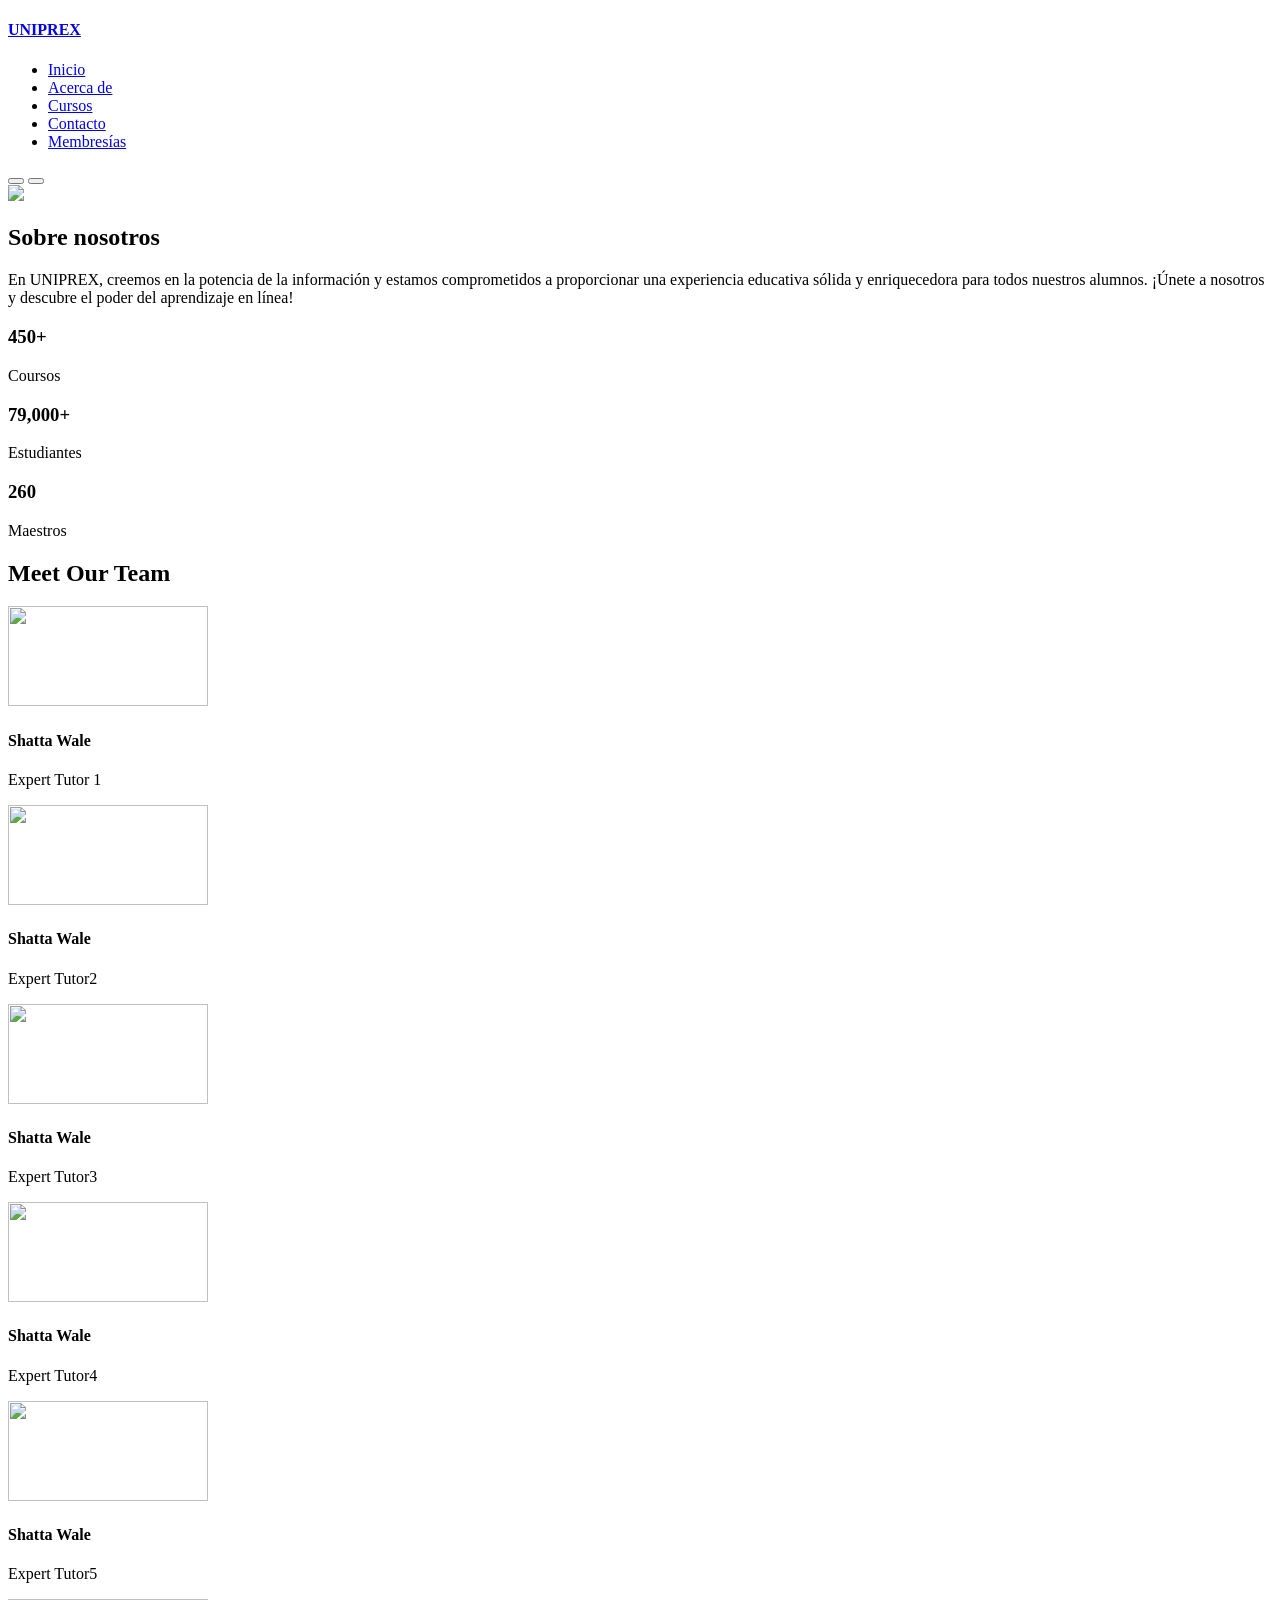
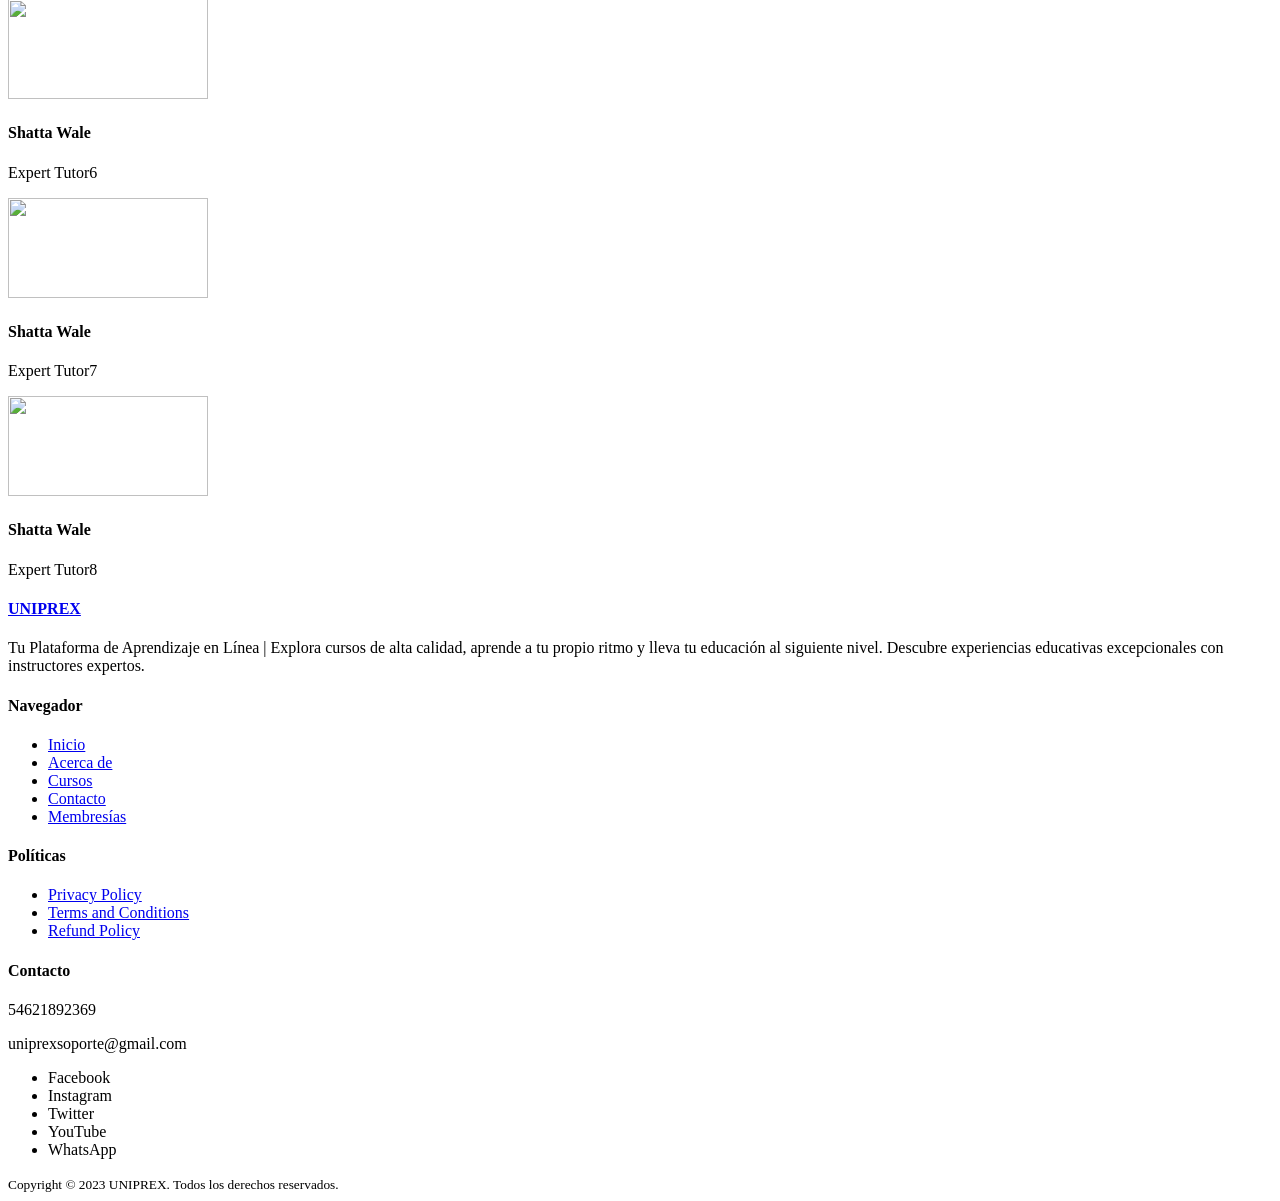
==== acerca de.html @ 5b0847f6 "Add files via upload" ====
<!DOCTYPE html>
<html lang="es">
<head>
    <meta charset="UTF-8">
    <meta name="viewport" content="width=device-width, initial-scale=1.0">
    <title>UNIPREX</title>
    
                                        <!--ICON-->
        <link rel='stylesheet' href='https://cdn-uicons.flaticon.com/2.0.0/uicons-solid-straight/css/uicons-solid-straight.css'>
        <link rel='stylesheet' href='https://cdn-uicons.flaticon.com/2.0.0/uicons-regular-rounded/css/uicons-regular-rounded.css'>
        <link rel='stylesheet' href='https://cdn-uicons.flaticon.com/2.0.0/uicons-solid-rounded/css/uicons-solid-rounded.css'>
        <link rel='stylesheet' href='https://cdn-uicons.flaticon.com/2.0.0/uicons-brands/css/uicons-brands.css'>
                
                                                <!--fuente-->
        <link rel="preconnect" href="https://fonts.googleapis.com">
        <link rel="preconnect" href="https://fonts.gstatic.com" crossorigin>
        <link href="https://fonts.googleapis.com/css2?family=Montserrat+Alternates:wght@300;400;500;600;700;800;900&display=swap" rel="stylesheet">
                                    
                                            <!--SWIPER JS-->
        <link rel="stylesheet" href="https://cdn.jsdelivr.net/npm/swiper@11/swiper-bundle.min.css" />
                                    <!--css-->
        <link rel="stylesheet" href="./css/style.css">
        <link rel="stylesheet" href="./css/acerca de.css">


</head>
<body>
                            <!--Navegador-->
    <nav>
     <div class="container nav_container">
        <a href="index.html"><h4>UNIPREX</h4></a>
             <ul class="nav_menu">
                <li><a href="index.html">Inicio</a></li>
                <li><a href="acerca de.html">Acerca de</a></li>
                <li><a href="courses.html">Cursos</a></li>
                <li><a href="contacto.html">Contacto</a></li>
                <li><a href="membresias.html">Membresías</a></li>
                        
            </ul>
                <button id="open-menu-btn"><i class="fi fi-br-list"></i></button>
                 <button id="close-menu-btn"><i class="fi fi-br-cross"></i></button>                 
        </div>
    </nav>
                                <!-- Fin Navegador-->   


  
<section class="about__achievements">
    <div class="container about__achievements-container">
       <div class="about__achievements-left">
        <img src="./assets/images/PNG/Recurso 1.png">
       </div>

       <div class="about__achievements-right">
         <h1> Sobre nosotros</h1>
         <p>
          En UNIPREX, creemos en la potencia de la información y estamos comprometidos a 
          proporcionar una experiencia educativa sólida y enriquecedora para todos nuestros alumnos. 
          ¡Únete a nosotros y descubre el poder del aprendizaje en línea!

         </p>
         <div class="achievements__cards">
           <article class="achievement__card">
            <span class="achievement__icon">
                <i class="uil uil-video"></i>
            </span>
            <h3>450+</h3>
            <p> Coursos</p>
           </article>

           <article class="achievement__card">
            <span class="achievement__icon">
                <i class="uil uil-users-alt"></i>
            </span>
            <h3>79,000+</h3>
            <p> Estudiantes </p>
           </article>

           <article class="achievement__card">
            <span class="achievement__icon">
                <i class="uil uil-trophy"></i>
            </span>
             <h3>260</h3>
            <p> Maestros</p>
           </article>
         </div>
       </div>
    </div>
</section> 
 <!--========================END OF ACHIEVEMENTS==================================-->
 
 



<section class="team">
  <h2>Meet Our Team</h2>
  <div class="container team__container">
    <article class="team__member">
      <div class="team__member-image">
        <img src="./assets/img/tutores/tutor1.jpg" width="200" height="100">
      </div>
      <div class="team__member-info">
        <h4> Shatta Wale</h4>
        <p>Expert Tutor 1</p>
      </div>
      <div class="team__member-socials">
         <a href="https//instagram.com" target="_blank"><i class="fi fi-brands-instagram"></i></a>
         <a href="https//twitter.com" target="_blank"><i class="fi fi-brands-twitter"></i></a>
         <a href="https//linkedin.com" target="_blank"><i class="fi fi-brands-facebook"></i></i></a>
      </div>
    </article>

    <article class="team__member">
      <div class="team__member-image">
        <img src="./assets/img/tutores/tutor2.jpg" width="200" height="100">
      </div>
      <div class="team__member-info">
        <h4> Shatta Wale</h4>
        <p>Expert Tutor2</p>
      </div>
      <div class="team__member-socials">
        <a href="https//instagram.com" target="_blank"><i class="fi fi-brands-instagram"></i></a>
        <a href="https//twitter.com" target="_blank"><i class="fi fi-brands-twitter"></i></a>
        <a href="https//linkedin.com" target="_blank"><i class="fi fi-brands-facebook"></i></i></a>
     </div>
    </article>

    <article class="team__member">
      <div class="team__member-image">
        <img src="./assets/img/tutores/tutor3 (2).jpg" width="200" height="100">
      </div>
      <div class="team__member-info">
        <h4> Shatta Wale</h4>
        <p>Expert Tutor3</p>
      </div>
      <div class="team__member-socials">
        <a href="https//instagram.com" target="_blank"><i class="fi fi-brands-instagram"></i></a>
        <a href="https//twitter.com" target="_blank"><i class="fi fi-brands-twitter"></i></a>
        <a href="https//linkedin.com" target="_blank"><i class="fi fi-brands-facebook"></i></i></a>
     </div>
    </article>

    <article class="team__member">
      <div class="team__member-image">
        <img src="./assets/img/tutores/tutor4.jpg" width="200" height="100" >
      </div>
      <div class="team__member-info">
        <h4> Shatta Wale</h4>
        <p>Expert Tutor4</p>
      </div>
      <div class="team__member-socials">
        <a href="https//instagram.com" target="_blank"><i class="fi fi-brands-instagram"></i></a>
        <a href="https//twitter.com" target="_blank"><i class="fi fi-brands-twitter"></i></a>
        <a href="https//linkedin.com" target="_blank"><i class="fi fi-brands-facebook"></i></i></a>
     </div>
    </article>

    <article class="team__member">
      <div class="team__member-image">
        <img src="./assets/img/tutores/tutor5.jpg" width="200" height="100" >
      </div>
      <div class="team__member-info">
        <h4> Shatta Wale</h4>
        <p>Expert Tutor5</p>
      </div>
      <div class="team__member-socials">
        <a href="https//instagram.com" target="_blank"><i class="fi fi-brands-instagram"></i></a>
        <a href="https//twitter.com" target="_blank"><i class="fi fi-brands-twitter"></i></a>
        <a href="https//linkedin.com" target="_blank"><i class="fi fi-brands-facebook"></i></i></a>
     </div>
    </article>

    <article class="team__member">
      <div class="team__member-image">
        <img src="./assets/img/tutores/tutor6.jpg" width="200" height="100" >
      </div>
      <div class="team__member-info">
        <h4> Shatta Wale</h4>
        <p>Expert Tutor6</p>
      </div>
      <div class="team__member-socials">
        <a href="https//instagram.com" target="_blank"><i class="fi fi-brands-instagram"></i></a>
        <a href="https//twitter.com" target="_blank"><i class="fi fi-brands-twitter"></i></a>
        <a href="https//linkedin.com" target="_blank"><i class="fi fi-brands-facebook"></i></i></a>
     </div>
    </article>

    <article class="team__member">
      <div class="team__member-image">
        <img src="./assets/img/tutores/tutor7.jpg" width="200" height="100" >
      </div>
      <div class="team__member-info">
        <h4> Shatta Wale</h4>
        <p>Expert Tutor7</p>
      </div>
      <div class="team__member-socials">
        <a href="https//instagram.com" target="_blank"><i class="fi fi-brands-instagram"></i></a>
        <a href="https//twitter.com" target="_blank"><i class="fi fi-brands-twitter"></i></a>
        <a href="https//linkedin.com" target="_blank"><i class="fi fi-brands-facebook"></i></i></a>
     </div>
    </article>

    <article class="team__member">
      <div class="team__member-image">
        <img src="./assets/img/tutores/tutor8.jpg" width="200" height="100">
      </div>
      <div class="team__member-info">
        <h4> Shatta Wale</h4>
        <p>Expert Tutor8</p>
      </div>
      <div class="team__member-socials">
        <a href="https//instagram.com" target="_blank"><i class="fi fi-brands-instagram"></i></a>
        <a href="https//twitter.com" target="_blank"><i class="fi fi-brands-twitter"></i></a>
        <a href="https//linkedin.com" target="_blank"><i class="fi fi-brands-facebook"></i></i></a>
     </div>
    </article>
     
  </div>
</section>
<!--========================END OF TEAM==================================-->





        


                                   <!-- INICIO FOOTER--> 

   <footer class="footer">

<div class="container footer__container">

    <!-- LOGO -->
    <div class="footer__1">
        <a href="index.html" class="footer__logo">
            <h4>UNIPREX</h4>
        </a>

        <p>
        Tu Plataforma de Aprendizaje en Línea | Explora cursos de alta calidad,
        aprende a tu propio ritmo y lleva tu educación al siguiente nivel.
        Descubre experiencias educativas excepcionales con instructores expertos.
        </p>
    </div>


    <!-- NAVEGACIÓN -->
    <div class="footer__2">
        <h4>Navegador</h4>

        <ul class="permalinks">
            <li><a href="index.html">Inicio</a></li>
            <li><a href="acerca de.html">Acerca de</a></li>
            <li><a href="cursos.html">Cursos</a></li>
            <li><a href="contacto.html">Contacto</a></li>
            <li><a href="membresias2.html">Membresías</a></li>
        </ul>
    </div>


    <!-- POLÍTICAS -->
    <div class="footer__3">
        <h4>Políticas</h4>

        <ul class="permalinks">
            <li><a href="#">Privacy Policy</a></li>
            <li><a href="#">Terms and Conditions</a></li>
            <li><a href="#">Refund Policy</a></li>
        </ul>
    </div>


    <!-- CONTACTO -->
    <div class="footer__4">

        <h4>Contacto</h4>

        <div>
            <p>54621892369</p>
            <p>uniprexsoporte@gmail.com</p>
        </div>


        <!-- REDES -->
        <ul class="footer__social">

            <li>
                <div class="button">
                    <div class="icon">
                        <i class="fi fi-brands-facebook"></i>
                    </div>
                    <span>Facebook</span>
                </div>
            </li>

            <li>
                <div class="button">
                    <div class="icon">
                        <i class="fi fi-brands-instagram"></i>
                    </div>
                    <span>Instagram</span>
                </div>
            </li>

            <li>
                <div class="button">
                    <div class="icon">
                        <i class="fi fi-brands-twitter"></i>
                    </div>
                    <span>Twitter</span>
                </div>
            </li>

            <li>
                <div class="button">
                    <div class="icon">
                        <i class="fi fi-brands-youtube"></i>
                    </div>
                    <span>YouTube</span>
                </div>
            </li>

            <li>
                <div class="button">
                    <div class="icon">
                        <i class="fi fi-brands-whatsapp"></i>
                    </div>
                    <span>WhatsApp</span>
                </div>
            </li>

        </ul>

    </div>

</div>


<!-- COPYRIGHT -->
<div class="footer__copyright">
    <small>Copyright © 2023 UNIPREX. Todos los derechos reservados.</small>
</div>

</footer>
                                      
                             <!-- FIN footer--> 





        <script src="./main.js"></script>
</body>
</html>
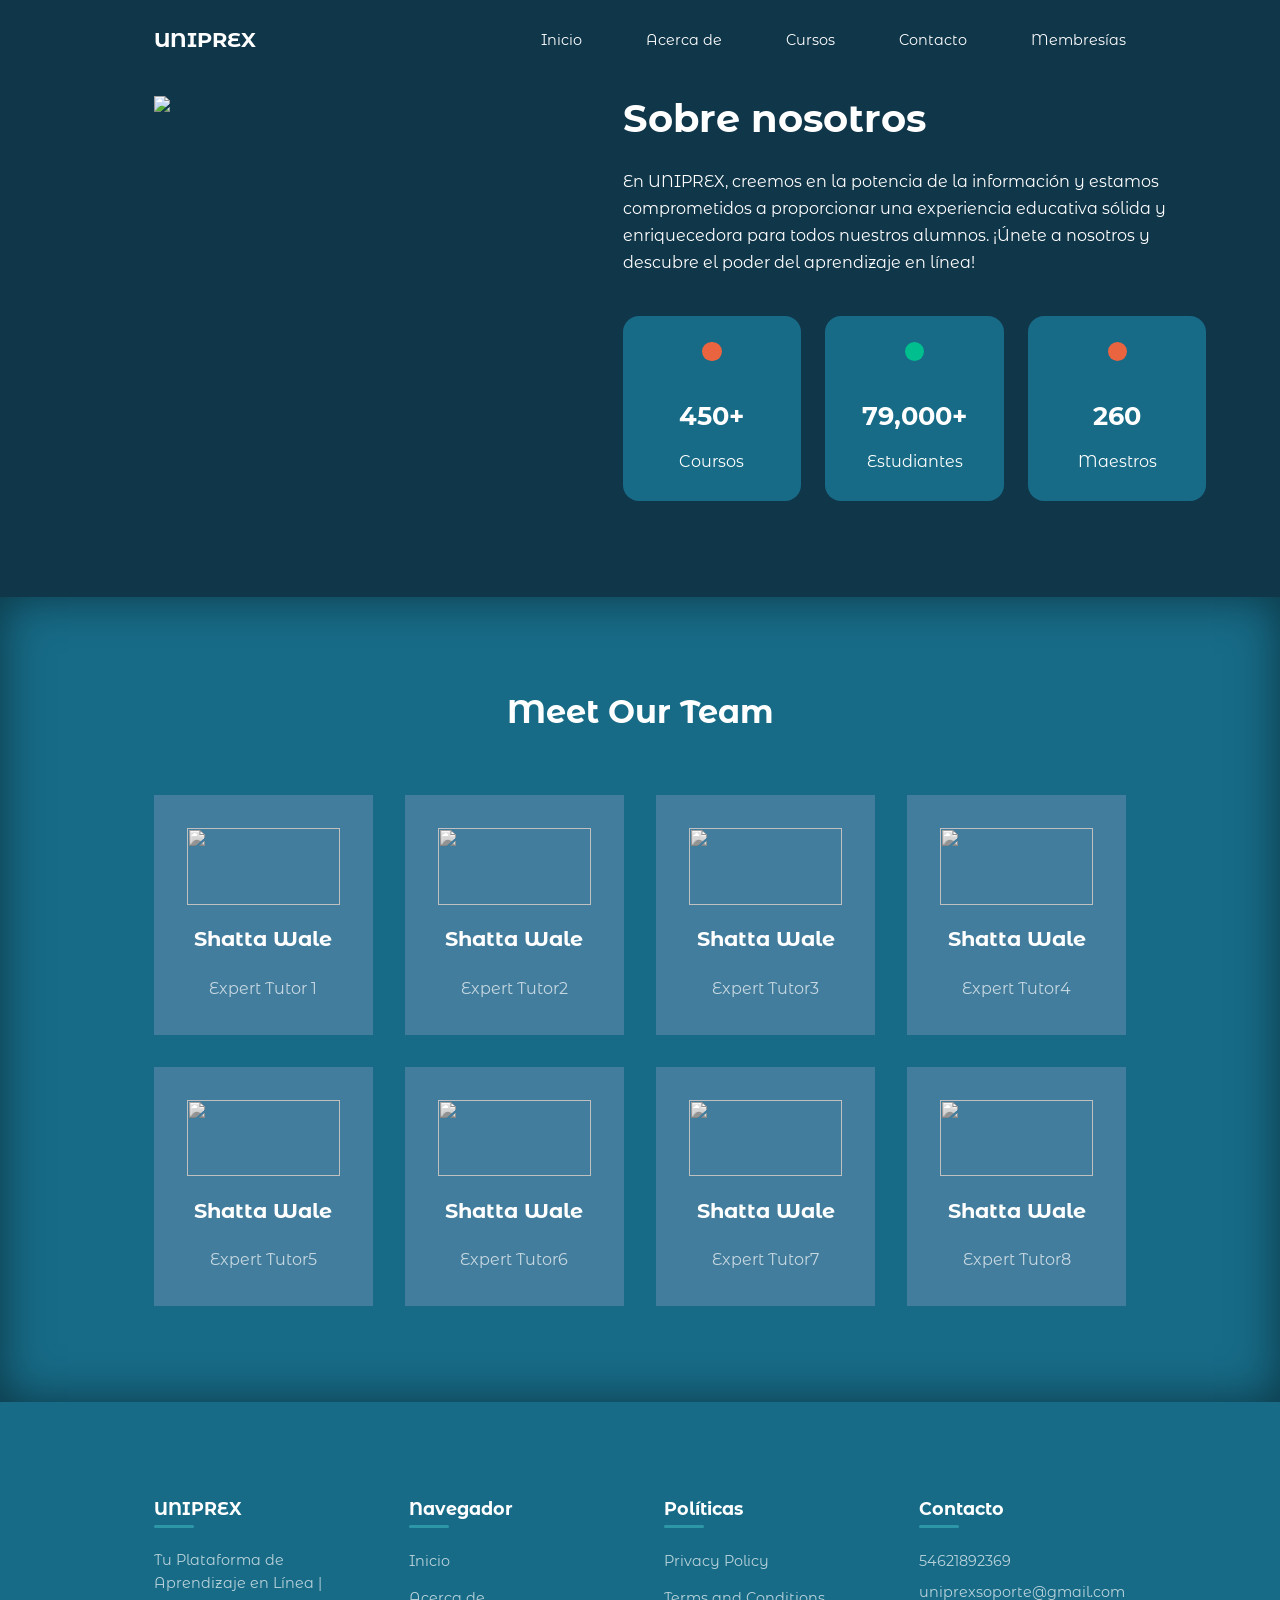
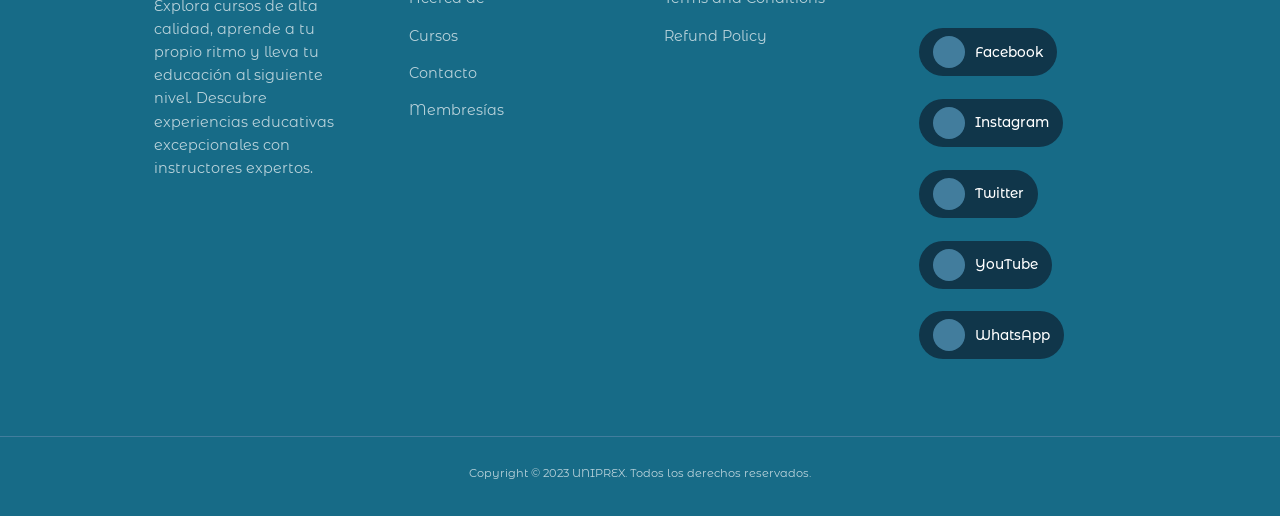
==== commit bd57a308: "Add files via upload" ====
--- a/acerca de.html
+++ b/acerca de.html
@@ -19,8 +19,8 @@
                                             <!--SWIPER JS-->
         <link rel="stylesheet" href="https://cdn.jsdelivr.net/npm/swiper@11/swiper-bundle.min.css" />
                                     <!--css-->
-        <link rel="stylesheet" href="./css/style.css">
-        <link rel="stylesheet" href="./css/acerca de.css">
+        <link rel="stylesheet" href="style.css">
+        <link rel="stylesheet" href="acerca de.css">
 
 
 </head>
--- a/style.css
+++ b/style.css
@@ -0,0 +1,1107 @@
+@import url('https://cdn-uicons.flaticon.com/2.0.0/uicons-regular-rounded/css/uicons-regular-rounded.css');
+
+*{
+margin:0;
+padding:0;
+border:0;
+outline:0;
+text-decoration:none;
+list-style:none;
+box-sizing:border-box;
+}
+
+:root{
+--color-primary:#2E97A7;
+--color-navy:#1f4d67;
+--color-success:#00bf8e;
+--color-warning:#f7c94b;
+--color-danger:#EB6440;
+--color-danger-variant:rgba(247,88,66,0.4);
+--color-white:#fff;
+--color-light:rgba(255,255,255,0.7);
+--color-black:#000;
+--color-bg:#10364a;
+--color-bg1:#176B87;
+--color-bg2:#427D9D;
+
+--container-width-lg:76%;
+--container-width-md:90%;
+--container-width-sm:94%;
+
+--transition:all 400ms ease;
+}
+
+body{
+font-family:'Montserrat Alternates',sans-serif;
+line-height:1.7;
+color:var(--color-white);
+background:var(--color-bg);
+}
+
+.container{
+width:var(--container-width-lg);
+margin:0 auto;
+}
+
+section{
+padding:6rem 0;
+}
+
+section h2{
+text-align:center;
+margin-bottom:4rem;
+}
+
+h1,h2,h3,h4,h5{
+line-height:1.2;
+}
+
+h1{font-size:2.4rem;}
+h2{font-size:2rem;}
+h3{font-size:1.6rem;}
+h4{font-size:1.3rem;}
+
+a{
+color:var(--color-white);
+}
+
+img{
+width:100%;
+display:block;
+object-fit:cover;
+}
+
+.btn{
+display:inline-block;
+background:var(--color-white);
+color:var(--color-black);
+padding:1rem 2rem;
+border:1px solid transparent;
+font-weight:500;
+transition:var(--transition);
+}
+
+.btn:hover{
+background:transparent;
+color:var(--color-white);
+border-color:var(--color-white);
+}
+
+.btn-primary{
+background:var(--color-danger);
+color:var(--color-white);
+}
+
+/* NAVBAR */
+
+nav{
+background:transparent;
+width:100vw;
+height:5rem;
+position:fixed;
+top:0;
+z-index:11;
+}
+
+.window-scroll{
+background:var(--color-primary);
+box-shadow:0 1rem 2rem rgba(0,0,0,0.3);
+}
+
+.nav_container{
+height:100%;
+display:flex;
+justify-content:space-between;
+align-items:center;
+}
+
+nav button{
+display:none;
+}
+
+.nav_menu{
+display:flex;
+align-items:center;
+gap:4rem;
+}
+
+.nav_menu a{
+font-size:0.9rem;
+transition:var(--transition);
+}
+
+.nav_menu a:hover{
+color:var(--color-bg1);
+}
+
+/* HEADER */
+
+header{
+position:relative;
+top:5rem;
+overflow:hidden;
+height:70vh;
+margin-bottom:5rem;
+}
+
+.header_container{
+display:grid;
+grid-template-columns:1fr 1fr;
+align-items:center;
+gap:5rem;
+height:100%;
+}
+
+.header_left p{
+margin:1rem 0 2.4rem;
+}
+
+/* CATEGORIES */
+
+.categories{
+background:var(--color-bg1);
+height:32rem;
+}
+
+.categories h1{
+line-height:1;
+margin-bottom:3rem;
+}
+
+.categories__container{
+display:grid;
+grid-template-columns:40% 60%;
+gap:4rem;
+}
+
+.categories__left{
+margin-right:4rem;
+}
+
+.categories__left p{
+margin:1rem 0 3rem;
+}
+
+.categories__right{
+display:grid;
+grid-template-columns:repeat(3,1fr);
+gap:1.2rem;
+}
+
+.category{
+background:var(--color-bg2);
+padding:2rem;
+border-radius:2rem;
+transition:var(--transition);
+}
+
+.category:hover{
+box-shadow:0 3rem 3rem rgba(0,0,0,0.3);
+z-index:1;
+}
+
+.category:nth-child(2) .category__icon{
+background:var(--color-danger);
+}
+
+.category:nth-child(3) .category__icon{
+background:var(--color-success);
+}
+
+.category:nth-child(4) .category__icon{
+background:var(--color-warning);
+}
+
+.category:nth-child(5) .category__icon{
+background:var(--color-success);
+}
+
+.category__icon{
+background:var(--color-primary);
+padding:0.7rem;
+border-radius:0.9rem;
+display:inline-block;
+}
+
+i{
+font-size:1.2rem;
+}
+
+.category h5{
+margin:2rem 0 1rem;
+}
+
+.category p{
+font-size:0.85rem;
+}
+
+/* COURSES */
+
+.courses{
+margin-top:10rem;
+}
+
+.courses__container{
+display:grid;
+grid-template-columns:repeat(3,1fr);
+gap:2rem;
+}
+
+.course{
+background:var(--color-bg1);
+text-align:center;
+border:1px solid transparent;
+transition:var(--transition);
+}
+
+.course:hover{
+background:transparent;
+border-color:var(--color-primary);
+}
+
+.course__info{
+padding:2rem;
+}
+
+.course__info p{
+margin:1.2rem 0 2rem;
+font-size:0.9rem;
+}
+
+/* FAQ */
+
+.faqs{
+background:var(--color-bg1);
+box-shadow:inset 0 0 3rem rgba(0,0,0,0.5);
+}
+
+.faqs__container{
+display:grid;
+grid-template-columns:1fr 1fr;
+gap:1rem;
+}
+
+.faq{
+padding:2rem;
+display:flex;
+align-items:center;
+gap:1.4rem;
+height:fit-content;
+background:var(--color-navy);
+cursor:pointer;
+}
+
+.faq:hover{
+transform:scale(1.03);
+transition:.3s ease-in-out;
+}
+
+.faq h4{
+font-size:1rem;
+line-height:2.2;
+}
+
+.faq__icon{
+align-self:flex-start;
+font-size:1.2rem;
+}
+
+.faq p{
+margin-top:0.8rem;
+display:none;
+}
+
+.faq.open p{
+display:block;
+}
+
+/* TESTIMONIALS */
+
+.testimonials__container{
+overflow-x:hidden;
+position:relative;
+margin-bottom:5rem;
+}
+
+.testimonial{
+padding-top:2rem;
+}
+
+.avatar{
+width:6rem;
+height:6rem;
+border-radius:50%;
+overflow:hidden;
+margin:0 auto 1rem;
+border:1rem solid var(--color-bg1);
+}
+
+.testimonial__info{
+text-align:center;
+}
+
+.testimonial__body{
+background:var(--color-primary);
+padding:2rem;
+margin-top:3rem;
+position:relative;
+}
+
+.testimonial__body::before{
+content:"";
+display:block;
+background:linear-gradient(135deg,transparent,var(--color-primary),var(--color-primary),var(--color-primary));
+width:3rem;
+height:3rem;
+position:absolute;
+left:48%;
+top:-1.5rem;
+transform:rotate(45deg);
+}
+
+/* ===== FOOTER ===== */
+
+.footer{
+background:var(--color-bg1);
+padding:6rem 0 2rem;
+font-size:0.9rem;
+position:relative;
+}
+
+/* GRID */
+
+.footer__container{
+display:grid;
+grid-template-columns:repeat(4,1fr);
+gap:3rem;
+align-items:flex-start;
+}
+
+/* TITULOS */
+
+.footer__container h4{
+margin-bottom:1.3rem;
+font-size:1.1rem;
+color:var(--color-white);
+position:relative;
+}
+
+.footer__container h4::after{
+content:"";
+display:block;
+width:40px;
+height:3px;
+background:var(--color-primary);
+margin-top:6px;
+border-radius:2px;
+}
+
+/* TEXTO */
+
+.footer__1 p{
+margin-top:1rem;
+color:var(--color-light);
+line-height:1.6;
+}
+
+/* LINKS */
+
+.footer ul li{
+margin-bottom:0.8rem;
+}
+
+.footer ul li a{
+color:var(--color-light);
+transition:var(--transition);
+}
+
+.footer ul li a:hover{
+color:var(--color-white);
+padding-left:6px;
+}
+
+/* CONTACTO */
+
+.footer__4 p{
+margin-bottom:6px;
+color:var(--color-light);
+}
+
+/* ===== REDES SOCIALES ===== */
+
+.footer__social{
+margin-top:1.5rem;
+display:flex;
+flex-wrap:wrap;
+gap:10px;
+}
+
+.footer__social li{
+list-style:none;
+}
+
+.footer__social .button{
+display:flex;
+align-items:center;
+gap:10px;
+padding:8px 14px;
+background:var(--color-bg);
+border-radius:50px;
+cursor:pointer;
+transition:var(--transition);
+}
+
+.footer__social .button:hover{
+background:var(--color-primary);
+transform:translateY(-3px);
+box-shadow:0 8px 20px rgba(0,0,0,0.25);
+}
+
+/* ICONO */
+
+.footer__social .icon{
+width:32px;
+height:32px;
+display:flex;
+align-items:center;
+justify-content:center;
+border-radius:50%;
+background:var(--color-bg2);
+}
+
+.footer__social .icon i{
+font-size:16px;
+color:var(--color-white);
+}
+
+/* TEXTO RED */
+
+.footer__social span{
+font-size:0.85rem;
+font-weight:500;
+color:var(--color-white);
+}
+
+/* ===== COPYRIGHT ===== */
+
+.footer__copyright{
+margin-top:4rem;
+padding-top:1.5rem;
+border-top:1px solid var(--color-bg2);
+text-align:center;
+color:var(--color-light);
+font-size:0.85rem;
+}
+
+/* ===== RESPONSIVE ===== */
+
+@media screen and (max-width:1024px){
+
+.footer__container{
+grid-template-columns:1fr 1fr;
+gap:3rem;
+}
+
+}
+
+@media screen and (max-width:600px){
+
+.footer{
+text-align:center;
+}
+
+.footer__container{
+grid-template-columns:1fr;
+gap:2rem;
+}
+
+.footer__social{
+justify-content:center;
+}
+
+.footer__container h4::after{
+margin-left:auto;
+margin-right:auto;
+}
+
+}
+
+/* TABLET */
+
+@media screen and (max-width:1024px){
+
+.container{
+width:var(--container-width-md);
+}
+
+h1{font-size:2.2rem;}
+h2{font-size:1.7rem;}
+h3{font-size:1.4rem;}
+h4{font-size:1.2rem;}
+
+.categories{
+height:auto;
+}
+
+.categories__container{
+grid-template-columns:1fr;
+gap:3rem;
+}
+
+.categories__left{
+margin-right:0;
+}
+
+.courses{
+margin-top:0;
+}
+
+.courses__container{
+grid-template-columns:1fr 1fr;
+}
+
+.faqs__container{
+grid-template-columns:1fr;
+}
+
+.faq{
+padding:1.5rem;
+}
+
+.footer__container{
+grid-template-columns:1fr 1fr;
+}
+
+}
+
+/* MOBILE */
+
+@media screen and (max-width:600px){
+
+.container{
+width:var(--container-width-sm);
+}
+
+.header{
+height:100vh;
+}
+
+.header__container{
+grid-template-columns:1fr;
+text-align:center;
+margin-top:0;
+}
+
+.header__left p{
+margin-bottom:1.3rem;
+}
+
+.categories__right{
+grid-template-columns:1fr 1fr;
+gap:0.7rem;
+}
+
+.category{
+padding:1rem;
+border-radius:1rem;
+}
+
+.category__icon{
+margin-top:4px;
+display:inline-block;
+}
+
+.courses__container{
+grid-template-columns:1fr;
+}
+
+.testimonial__body{
+padding:1.2rem;
+}
+
+.footer__container{
+grid-template-columns:1fr;
+text-align:center;
+gap:2rem;
+}
+
+.footer__1 p{
+margin:1rem auto;
+}
+
+.footer__social{
+justify-content:center;
+}
+
+}
+
+/* ===== RESPONSIVE DESIGN ===== */
+
+/* TABLET (768px - 1024px) */
+@media screen and (max-width: 1024px) {
+    .container {
+        width: var(--container-width-md);
+    }
+    
+    h1 {
+        font-size: 2.2rem;
+    }
+    
+    h2 {
+        font-size: 1.7rem;
+    }
+    
+    h3 {
+        font-size: 1.4rem;
+    }
+    
+    h4 {
+        font-size: 1.2rem;
+    }
+    
+    /* HEADER */
+    header {
+        height: 60vh;
+    }
+    
+    .header_container {
+        gap: 3rem;
+    }
+    
+    /* CATEGORIES */
+    .categories {
+        height: auto;
+        padding: 4rem 0;
+    }
+    
+    .categories__container {
+        grid-template-columns: 1fr;
+        gap: 3rem;
+    }
+    
+    .categories__left {
+        margin-right: 0;
+        text-align: center;
+    }
+    
+    .categories__left p {
+        margin: 1rem 0 2rem;
+    }
+    
+    .categories__right {
+        grid-template-columns: repeat(3, 1fr);
+        gap: 1rem;
+    }
+    
+    /* COURSES */
+    .courses {
+        margin-top: 4rem;
+    }
+    
+    .courses__container {
+        grid-template-columns: repeat(2, 1fr);
+        gap: 1.5rem;
+    }
+    
+    /* FAQS */
+    .faqs__container {
+        grid-template-columns: 1fr;
+        gap: 1rem;
+    }
+    
+    .faq {
+        padding: 1.5rem;
+    }
+    
+    /* FOOTER */
+    .footer__container {
+        grid-template-columns: repeat(2, 1fr);
+        gap: 2.5rem;
+    }
+}
+
+/* MÓVIL GRANDE (600px - 768px) */
+@media screen and (max-width: 768px) {
+    /* NAVBAR */
+    nav {
+        height: 4rem;
+    }
+    
+    .nav_container {
+        position: relative;
+    }
+    
+    nav button {
+        display: inline-block;
+        background: transparent;
+        font-size: 1.8rem;
+        color: var(--color-white);
+        cursor: pointer;
+    }
+    
+    nav button#close-menu-btn {
+        display: none;
+    }
+    
+    .nav_menu {
+        position: fixed;
+        top: 4rem;
+        right: 5%;
+        height: fit-content;
+        width: 18rem;
+        flex-direction: column;
+        gap: 0;
+        display: none;
+        background: var(--color-primary);
+        border-radius: 1rem;
+        box-shadow: 0 2rem 4rem rgba(0, 0, 0, 0.3);
+    }
+    
+    .nav_menu li {
+        width: 100%;
+        height: 3.5rem;
+        animation: animateNavItems 400ms linear forwards;
+        transform-origin: top right;
+        opacity: 0;
+    }
+    
+    .nav_menu li:nth-child(2) {
+        animation-delay: 200ms;
+    }
+    
+    .nav_menu li:nth-child(3) {
+        animation-delay: 400ms;
+    }
+    
+    .nav_menu li:nth-child(4) {
+        animation-delay: 600ms;
+    }
+    
+    @keyframes animateNavItems {
+        0% {
+            transform: rotateZ(-90deg) rotateX(90deg) scale(0.1);
+        }
+        100% {
+            transform: rotateZ(0) rotateX(0) scale(1);
+            opacity: 1;
+        }
+    }
+    
+    .nav_menu li a {
+        background: var(--color-primary);
+        box-shadow: -4rem 6rem 10rem rgba(0, 0, 0, 0.6);
+        width: 100%;
+        height: 100%;
+        display: flex;
+        align-items: center;
+        justify-content: center;
+    }
+    
+    .nav_menu li a:hover {
+        background: var(--color-bg1);
+        color: var(--color-white);
+    }
+    
+    /* HEADER */
+    header {
+        height: 80vh;
+    }
+    
+    .header_container {
+        grid-template-columns: 1fr;
+        text-align: center;
+        gap: 2rem;
+    }
+    
+    .header_left p {
+        margin-bottom: 1.5rem;
+    }
+    
+    /* CATEGORIES */
+    .categories__right {
+        grid-template-columns: repeat(2, 1fr);
+    }
+    
+    /* COURSES */
+    .course__info {
+        padding: 1.5rem;
+    }
+    
+    /* TESTIMONIALS */
+    .testimonial__body {
+        padding: 1.5rem;
+    }
+    
+    .testimonial__body::before {
+        left: 46%;
+    }
+    
+    /* FOOTER */
+    .footer {
+        padding: 4rem 0 2rem;
+    }
+    
+    .footer__social .button {
+        padding: 6px 12px;
+    }
+    
+    .footer__social .icon {
+        width: 28px;
+        height: 28px;
+    }
+    
+    .footer__social span {
+        font-size: 0.8rem;
+    }
+}
+
+/* MÓVIL PEQUEÑO (hasta 600px) */
+@media screen and (max-width: 600px) {
+    .container {
+        width: var(--container-width-sm);
+    }
+    
+    h1 {
+        font-size: 1.8rem;
+    }
+    
+    h2 {
+        font-size: 1.4rem;
+    }
+    
+    h3 {
+        font-size: 1.2rem;
+    }
+    
+    h4 {
+        font-size: 1rem;
+    }
+    
+    /* HEADER */
+    header {
+        height: 100vh;
+        top: 3rem;
+        margin-bottom: 3rem;
+    }
+    
+    .header_container {
+        margin-top: 0;
+    }
+    
+    .header_left p {
+        margin-bottom: 1.3rem;
+        font-size: 0.9rem;
+    }
+    
+    .btn {
+        padding: 0.8rem 1.5rem;
+        font-size: 0.9rem;
+    }
+    
+    /* CATEGORIES */
+    .categories {
+        padding: 3rem 0;
+    }
+    
+    .categories h1 {
+        margin-bottom: 2rem;
+    }
+    
+    .categories__right {
+        grid-template-columns: 1fr;
+        gap: 0.8rem;
+    }
+    
+    .category {
+        padding: 1rem;
+        border-radius: 1rem;
+        display: flex;
+        align-items: center;
+        gap: 1rem;
+    }
+    
+    .category__icon {
+        margin-top: 0;
+        padding: 0.5rem;
+        border-radius: 0.7rem;
+    }
+    
+    .category h5 {
+        margin: 0 0 0.3rem;
+    }
+    
+    .category p {
+        font-size: 0.8rem;
+    }
+    
+    /* COURSES */
+    .courses {
+        margin-top: 2rem;
+    }
+    
+    .courses__container {
+        grid-template-columns: 1fr;
+        gap: 1.5rem;
+    }
+    
+    .course__info {
+        padding: 1.2rem;
+    }
+    
+    .course__info p {
+        margin: 1rem 0 1.5rem;
+        font-size: 0.85rem;
+    }
+    
+    /* FAQS */
+    .faqs__container {
+        gap: 0.8rem;
+    }
+    
+    .faq {
+        padding: 1rem;
+        gap: 1rem;
+    }
+    
+    .faq h4 {
+        font-size: 0.9rem;
+        line-height: 1.8;
+    }
+    
+    .faq p {
+        font-size: 0.85rem;
+    }
+    
+    /* TESTIMONIALS */
+    .testimonials__container {
+        margin-bottom: 3rem;
+    }
+    
+    .avatar {
+        width: 5rem;
+        height: 5rem;
+        border-width: 0.5rem;
+    }
+    
+    .testimonial__body {
+        padding: 1.2rem;
+        margin-top: 2rem;
+    }
+    
+    .testimonial__body::before {
+        left: 44%;
+        width: 2rem;
+        height: 2rem;
+        top: -1rem;
+    }
+    
+    /* FOOTER */
+    .footer {
+        padding: 3rem 0 1.5rem;
+        text-align: center;
+    }
+    
+    .footer__container {
+        grid-template-columns: 1fr;
+        gap: 2rem;
+    }
+    
+    .footer__container h4::after {
+        margin-left: auto;
+        margin-right: auto;
+    }
+    
+    .footer__1 p {
+        margin: 1rem auto;
+        max-width: 300px;
+    }
+    
+    .footer ul li {
+        margin-bottom: 0.6rem;
+    }
+    
+    .footer ul li a {
+        font-size: 0.85rem;
+    }
+    
+    .footer__social {
+        justify-content: center;
+        gap: 8px;
+    }
+    
+    .footer__social .button {
+        padding: 5px 10px;
+    }
+    
+    .footer__social .icon {
+        width: 26px;
+        height: 26px;
+    }
+    
+    .footer__social .icon i {
+        font-size: 14px;
+    }
+    
+    .footer__social span {
+        font-size: 0.75rem;
+    }
+    
+    .footer__copyright {
+        margin-top: 2rem;
+        padding-top: 1rem;
+        font-size: 0.75rem;
+    }
+}
+
+/* PANTALLAS MUY PEQUEÑAS (hasta 375px) */
+@media screen and (max-width: 375px) {
+    h1 {
+        font-size: 1.6rem;
+    }
+    
+    h2 {
+        font-size: 1.3rem;
+    }
+    
+    .header_container {
+        gap: 1rem;
+    }
+    
+    .header_left p {
+        font-size: 0.85rem;
+    }
+    
+    .btn {
+        padding: 0.7rem 1.2rem;
+        font-size: 0.85rem;
+    }
+    
+    .category {
+        padding: 0.8rem;
+    }
+    
+    .category__icon {
+        padding: 0.4rem;
+    }
+    
+    .category h5 {
+        font-size: 0.9rem;
+    }
+    
+    .category p {
+        font-size: 0.75rem;
+    }
+    
+    .footer__social {
+        flex-direction: column;
+        align-items: center;
+        gap: 10px;
+    }
+    
+    .footer__social .button {
+        width: fit-content;
+        min-width: 140px;
+        justify-content: center;
+    }
+}
+
--- a/acerca de.css
+++ b/acerca de.css
@@ -0,0 +1,154 @@
+/* ============== ACHIEVEMENTS ============= */
+.about__achivements {
+    margin-top: 3rem;
+}
+
+.about__achievements-container {
+ display: grid;
+ grid-template-columns: 40% 60% ;
+ gap: 5rem;
+}
+
+.about__achievements-right > p {
+    margin: 1.6rem 0 2.5rem ;
+}
+
+.achievements__cards {
+    display: grid;
+    grid-template-columns: repeat(3, 1fr);
+    gap: 1.5rem;
+}
+
+.achievement__card {
+background: var(--color-bg1);
+padding: 1.6rem;
+border-radius: 1rem;
+text-align: center;
+transition: var(--transition);
+}
+
+.achievement__card:hover {
+background:var(--color-bg2);
+box-shadow: 0 3rem 3rem rgba(0, 0, 0, 0.3);
+}
+
+.achievement__icon {
+    background: var(--color-danger);
+    padding: 0.6rem;
+    border-radius: 1rem;
+    display: inline-block;
+    margin-bottom: 2rem;
+    font-size: 2rem;
+}
+
+.achievement__card:nth-child(2) .achievement__icon{
+    background: var(--color-success);
+}
+
+.achivement__card:nth-child(3) .achievement__icon {
+   background: var(--color-primary);
+}
+
+.achievement__card p {
+    margin-top: 1rem;
+}
+
+/*============== TEAM ====================*/
+
+.team {
+    background: var(--color-bg1);
+    box-shadow: inset 0 0 3rem rgba(0, 0, 0, 0.5);
+}
+
+.team__container {
+ display: grid;
+ grid-template-columns: repeat(4, 1fr) ;
+ gap: 2rem;
+
+}
+
+.team__member {
+    background: var(--color-bg2);
+    padding: 2rem;
+    border: 1px solid transparent;
+    transition: var(--transition);
+    position: relative;
+    overflow: hidden;
+}
+
+.team__member:hover {
+    background: transparent;
+    border-color: var(--color-primary);
+}
+
+.team__member-image img {
+    width: 100%;
+    height: 100%;
+    object-fit: cover; /* mantiene proporción y llena el contenedor */
+    transition: transform 0.3s ease, filter 0.3s ease;
+    filter: saturate(0);
+}
+
+.team__member:hover img {
+    filter: saturate(1);
+    transform: scale(1.05); /* pequeño zoom al pasar mouse */
+}
+
+.team__member-info * {
+    text-align: center;
+    margin-top: 1.4rem;
+}
+
+.team__member-info p {
+    color: var(--color-light);
+}
+
+.team__member-socials {
+position: absolute;
+top: 50%;
+transform: translateY(-50%);
+right: -100%;
+display: flex;
+flex-direction: column;
+background: var(--color-primary);
+border-radius: 1rem 0 0 1rem;
+box-shadow: -2rem 0 2rem rgba(0, 0, 0, 0.3);
+transition: var(--transition);
+}
+
+.team__member:hover .team__member-socials {
+    right: 0;
+}
+
+.team__member-socials a {
+    padding: 1rem;
+}
+
+/*============== MEDIA QUERIES (TABLETS)================*/
+
+@media screen and (max-width: 1024px) {
+    .about__achivements {
+        margin-top: 2rem;
+    }
+
+    .about__achievements-container {
+        grid-template-columns: 1fr;
+        gap: 4rem;
+    }
+
+    .about__achievements-left {
+        width: 80%;
+        margin: 0 auto;
+    }
+
+    .team__container {
+        grid-template-columns: repeat(3,1fr);
+        gap: 1.5rem;
+    }
+
+    .team__member {
+        padding: 1rem;
+
+    }
+}
+
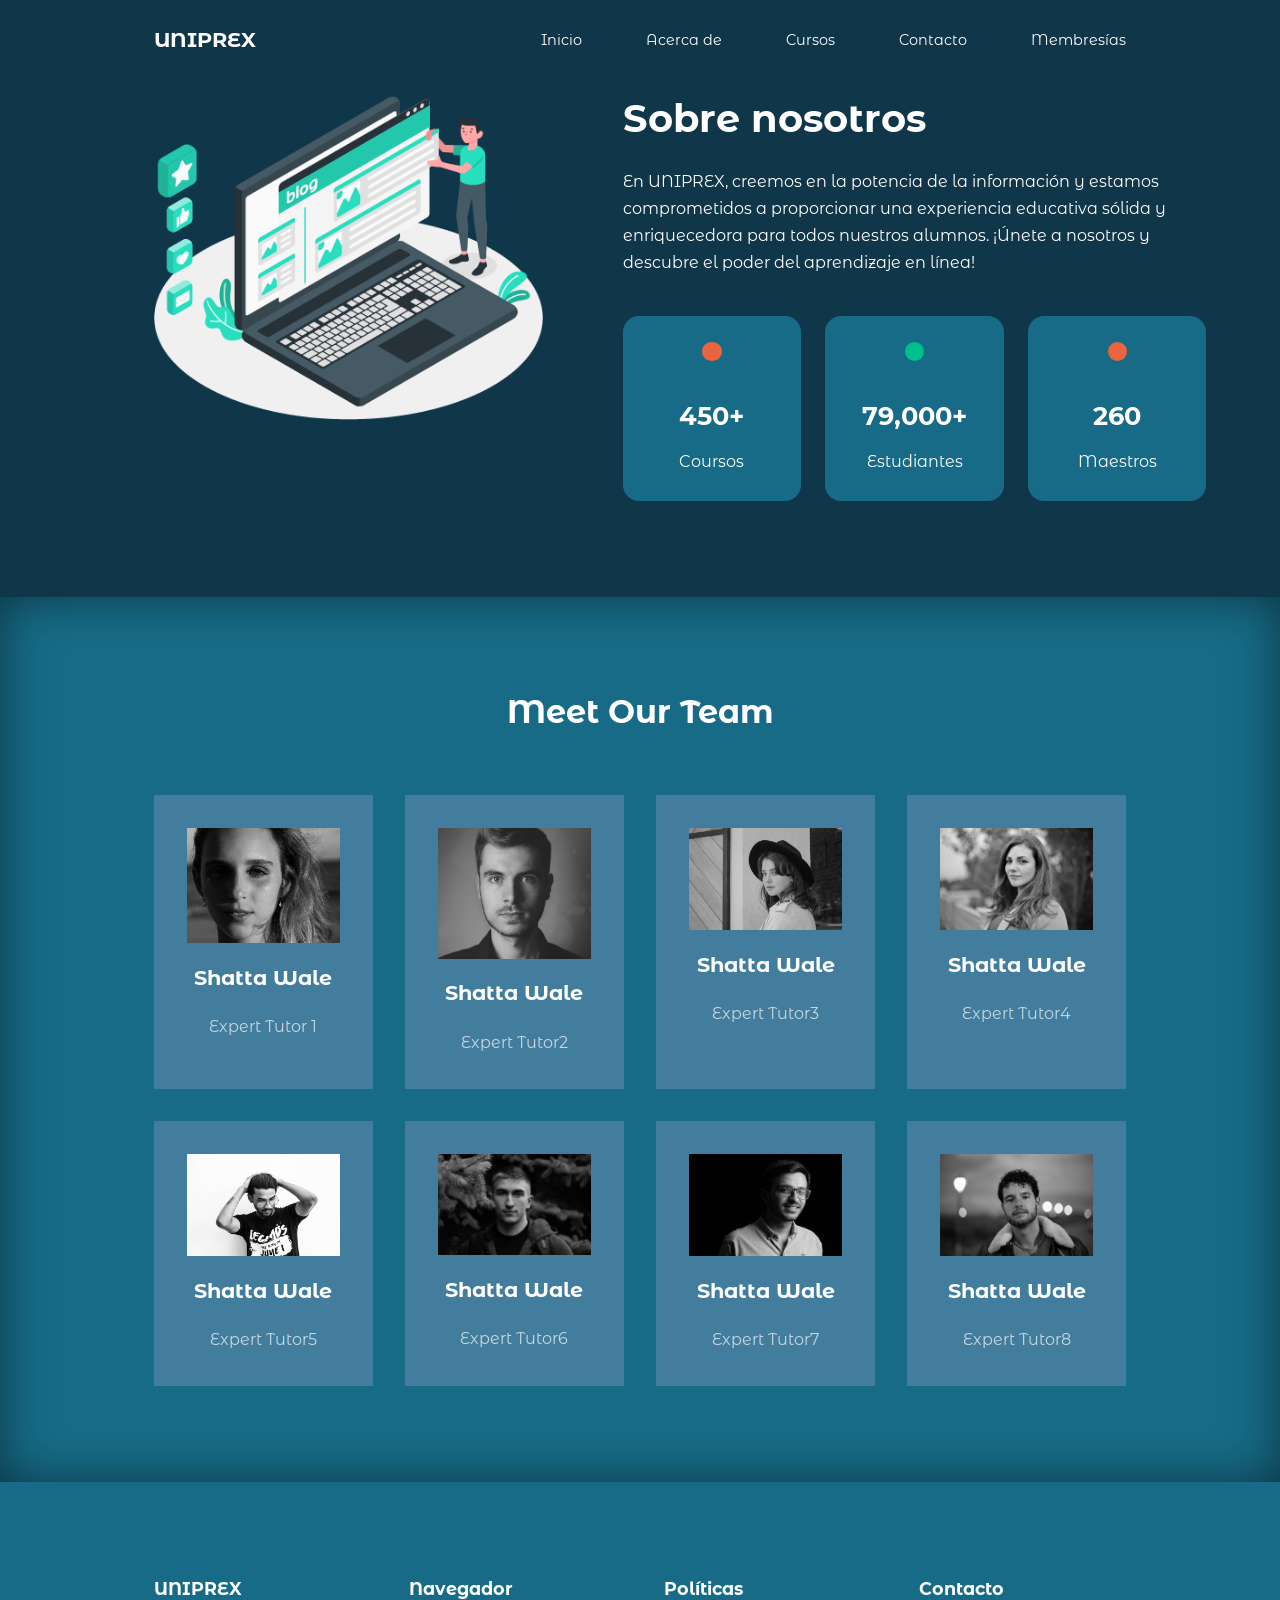
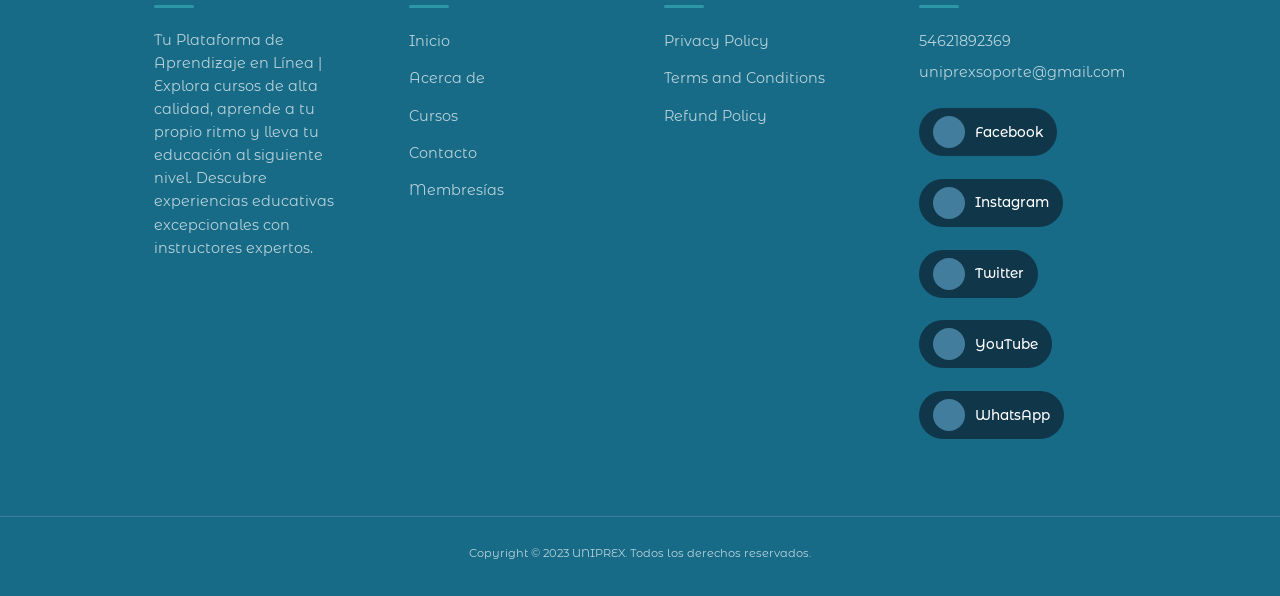
==== commit fc36e862: "Add files via upload" ====
--- a/acerca de.html
+++ b/acerca de.html
@@ -48,7 +48,7 @@
 <section class="about__achievements">
     <div class="container about__achievements-container">
        <div class="about__achievements-left">
-        <img src="./assets/images/PNG/Recurso 1.png">
+        <img src="Recurso 1.png">
        </div>
 
        <div class="about__achievements-right">
@@ -98,7 +98,7 @@
   <div class="container team__container">
     <article class="team__member">
       <div class="team__member-image">
-        <img src="./assets/img/tutores/tutor1.jpg" width="200" height="100">
+        <img src="tutor1.jpg" width="200" height="100">
       </div>
       <div class="team__member-info">
         <h4> Shatta Wale</h4>
@@ -113,7 +113,7 @@
 
     <article class="team__member">
       <div class="team__member-image">
-        <img src="./assets/img/tutores/tutor2.jpg" width="200" height="100">
+        <img src="tutor2.jpg" width="200" height="100">
       </div>
       <div class="team__member-info">
         <h4> Shatta Wale</h4>
@@ -128,7 +128,7 @@
 
     <article class="team__member">
       <div class="team__member-image">
-        <img src="./assets/img/tutores/tutor3 (2).jpg" width="200" height="100">
+        <img src="tutor3 (2).jpg" width="200" height="100">
       </div>
       <div class="team__member-info">
         <h4> Shatta Wale</h4>
@@ -143,7 +143,7 @@
 
     <article class="team__member">
       <div class="team__member-image">
-        <img src="./assets/img/tutores/tutor4.jpg" width="200" height="100" >
+        <img src="tutor4.jpg" width="200" height="100" >
       </div>
       <div class="team__member-info">
         <h4> Shatta Wale</h4>
@@ -158,7 +158,7 @@
 
     <article class="team__member">
       <div class="team__member-image">
-        <img src="./assets/img/tutores/tutor5.jpg" width="200" height="100" >
+        <img src="tutor5.jpg" width="200" height="100" >
       </div>
       <div class="team__member-info">
         <h4> Shatta Wale</h4>
@@ -173,7 +173,7 @@
 
     <article class="team__member">
       <div class="team__member-image">
-        <img src="./assets/img/tutores/tutor6.jpg" width="200" height="100" >
+        <img src="tutor6.jpg" width="200" height="100" >
       </div>
       <div class="team__member-info">
         <h4> Shatta Wale</h4>
@@ -188,7 +188,7 @@
 
     <article class="team__member">
       <div class="team__member-image">
-        <img src="./assets/img/tutores/tutor7.jpg" width="200" height="100" >
+        <img src="tutor7.jpg" width="200" height="100" >
       </div>
       <div class="team__member-info">
         <h4> Shatta Wale</h4>
@@ -203,7 +203,7 @@
 
     <article class="team__member">
       <div class="team__member-image">
-        <img src="./assets/img/tutores/tutor8.jpg" width="200" height="100">
+        <img src="tutor8.jpg" width="200" height="100">
       </div>
       <div class="team__member-info">
         <h4> Shatta Wale</h4>
